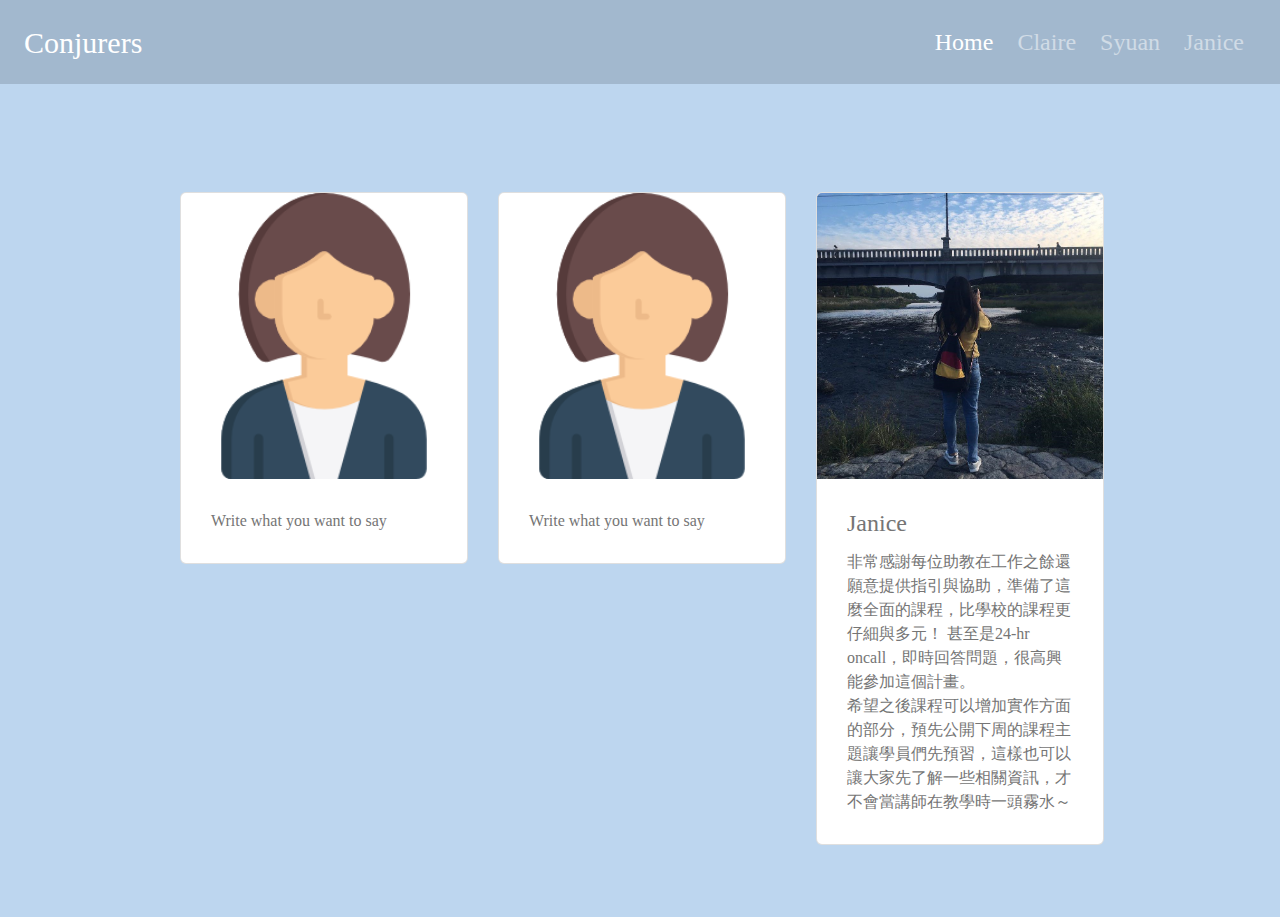
==== index.html @ 70b49727 "Janice" ====
<!doctype html>
<html lang="en">
  <head>
    <meta charset="utf-8">
    <meta name="viewport" content="width=device-width, initial-scale=1, shrink-to-fit=no">
    <meta name="description" content="">
    <meta name="author" content="">

    <title>Conjurers</title>

    <!-- Bootstrap core CSS -->
    <link rel="stylesheet" href="https://maxcdn.bootstrapcdn.com/bootstrap/4.0.0/css/bootstrap.min.css" integrity="sha384-Gn5384xqQ1aoWXA+058RXPxPg6fy4IWvTNh0E263XmFcJlSAwiGgFAW/dAiS6JXm" crossorigin="anonymous">

    <!-- Custom styles for this template -->
    <link href="cover.css" rel="stylesheet">
  </head>

    <!-- Navbar -->
    <nav class="navbar navbar-expand-md navbar-dark fixed-top nav-color">
      <a class="navbar-brand mb-0 h1" href="index.html"> Conjurers </a>
      <button class="navbar-toggler" type="button" data-toggle="collapse" data-target="#navbarsExampleDefault" aria-controls="navbarsExampleDefault" aria-expanded="false" aria-label="Toggle navigation">
        <span class="navbar-toggler-icon"></span>
      </button>

      <div class="collapse navbar-collapse justify-content-end" id="navbarsExampleDefault">
        <ul class="navbar-nav">
          <li class="nav-item active">
            <a class="nav-link" href="index.html">Home <span class="sr-only">(current)</span></a>
          </li>
          <li class="nav-item">
            <a class="nav-link" href="#">Claire</a>
          </li>
          <li class="nav-item">
            <a class="nav-link" href="#">Syuan</a>
          </li>
          <li class="nav-item">
            <a class="nav-link" href="janice.html">Janice</a>
          </li>

        </ul>
      </div>
    </nav>

    <!-- container -->
    <div class="container d-flex justify-content-around m-5">
      <div class="row">
        <div class="col">
          <div class="card" style="width: 12rem;">
            <img class="card-img-top" src="public/woman.png" alt="Card image cap">
            <div class="card-body">
              <p class="card-text">Write what you want to say</p>
            </div>
          </div>
        </div>
        <div class="col">
          <div class="card" style="width: 12rem;">
            <img class="card-img-top" src="public/woman.png" alt="Card image cap">
            <div class="card-body">
              <p class="card-text">Write what you want to say</p>
            </div>
          </div>
          </div>
        <div class="col">
          <div class="card flip-in-hor-bottom" style="width: 12rem;">
            <img class="card-img-top" src="public/person-j.jpg" alt="Card image cap">
            <div class="card-body">
              <h6>Janice</h6>
              <p class="card-text">
                非常感謝每位助教在工作之餘還願意提供指引與協助，準備了這麼全面的課程，比學校的課程更仔細與多元！
                甚至是24-hr oncall，即時回答問題，很高興能參加這個計畫。<br>
                希望之後課程可以增加實作方面的部分，預先公開下周的課程主題讓學員們先預習，這樣也可以讓大家先了解一些相關資訊，才不會當講師在教學時一頭霧水～
              </p>
            </div>
          </div>
        </div>
      </div>
    </div>

    <!-- Bootstrap core JavaScript
    ================================================== -->
    <!-- Placed at the end of the document so the pages load faster -->
    <script src="https://code.jquery.com/jquery-3.2.1.slim.min.js" integrity="sha384-KJ3o2DKtIkvYIK3UENzmM7KCkRr/rE9/Qpg6aAZGJwFDMVNA/GpGFF93hXpG5KkN" crossorigin="anonymous"></script>
    <script src="https://cdnjs.cloudflare.com/ajax/libs/popper.js/1.12.9/umd/popper.min.js" integrity="sha384-ApNbgh9B+Y1QKtv3Rn7W3mgPxhU9K/ScQsAP7hUibX39j7fakFPskvXusvfa0b4Q" crossorigin="anonymous"></script>
    <script src="https://maxcdn.bootstrapcdn.com/bootstrap/4.0.0/js/bootstrap.min.js" integrity="sha384-JZR6Spejh4U02d8jOt6vLEHfe/JQGiRRSQQxSfFWpi1MquVdAyjUar5+76PVCmYl" crossorigin="anonymous"></script>
  </body>
</html>
---- cover.css ----
html{
  font-size:24px;
}

body {
  font-family: "微軟正黑體";
  padding-top: 5rem;
  color: #fff;
  background-color: rgba(189,214,239,1);
}
.nav-color{
  background-color: rgba(162, 184, 206, 1);
}

.content{
  color: #757575; 
}

.card-body{
  color: #757575; 
  font-size: 16px;
}

.alert-light{
  opacity: 0.8;
  z-index: -1;
}

/* ----------------------------------------------
 * Generated by Animista on 2018-4-13 17:30:19
 * w: http://animista.net, t: @cssanimista
 * ---------------------------------------------- */

/**
 * ----------------------------------------
 * animation flip-in-hor-bottom
 * ----------------------------------------
 */
@-webkit-keyframes flip-in-hor-bottom {
  0% {
    -webkit-transform: rotateX(80deg);
            transform: rotateX(80deg);
    opacity: 0;
  }
  100% {
    -webkit-transform: rotateX(0);
            transform: rotateX(0);
    opacity: 1;
  }
}
@keyframes flip-in-hor-bottom {
  0% {
    -webkit-transform: rotateX(80deg);
            transform: rotateX(80deg);
    opacity: 0;
  }
  100% {
    -webkit-transform: rotateX(0);
            transform: rotateX(0);
    opacity: 1;
  }
}

.flip-in-hor-bottom {
  -webkit-animation: flip-in-hor-bottom 0.5s cubic-bezier(0.250, 0.460, 0.450, 0.940) 0.2s both;
          animation: flip-in-hor-bottom 0.5s cubic-bezier(0.250, 0.460, 0.450, 0.940) 0.2s both;
}

/*background-color: rgba(165, 165, 165, 1);*/
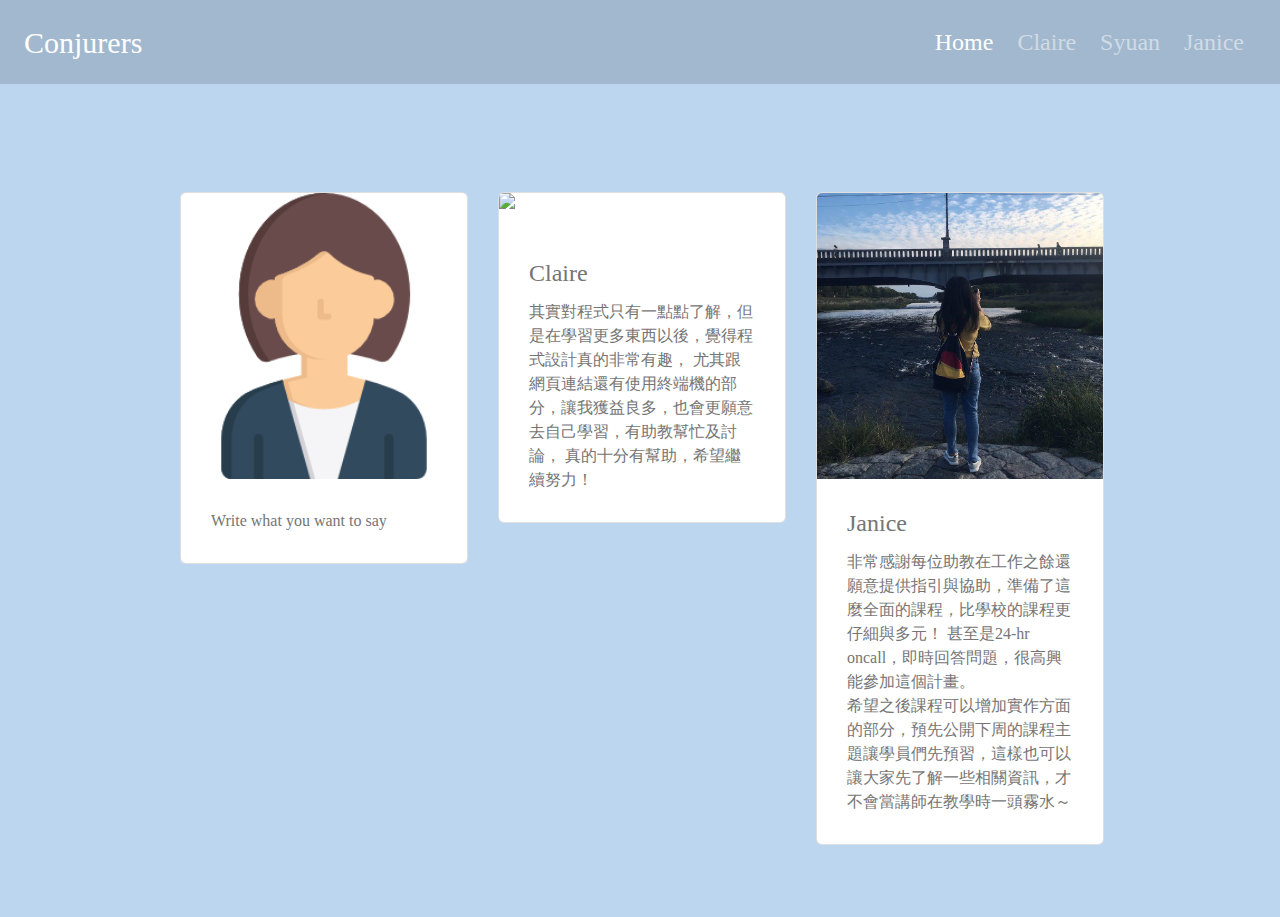
==== commit 576819f8: "Update index.html" ====
--- a/index.html
+++ b/index.html
@@ -55,9 +55,12 @@
         </div>
         <div class="col">
           <div class="card" style="width: 12rem;">
-            <img class="card-img-top" src="public/woman.png" alt="Card image cap">
+            <img class="card-img-top" src="public/claire.png" alt="Card image cap">
             <div class="card-body">
-              <p class="card-text">Write what you want to say</p>
+               <h6>Claire</h6>
+              <p class="card-text">其實對程式只有一點點了解，但是在學習更多東西以後，覺得程式設計真的非常有趣，
+                尤其跟網頁連結還有使用終端機的部分，讓我獲益良多，也會更願意去自己學習，有助教幫忙及討論，
+                真的十分有幫助，希望繼續努力！</p>
             </div>
           </div>
           </div>
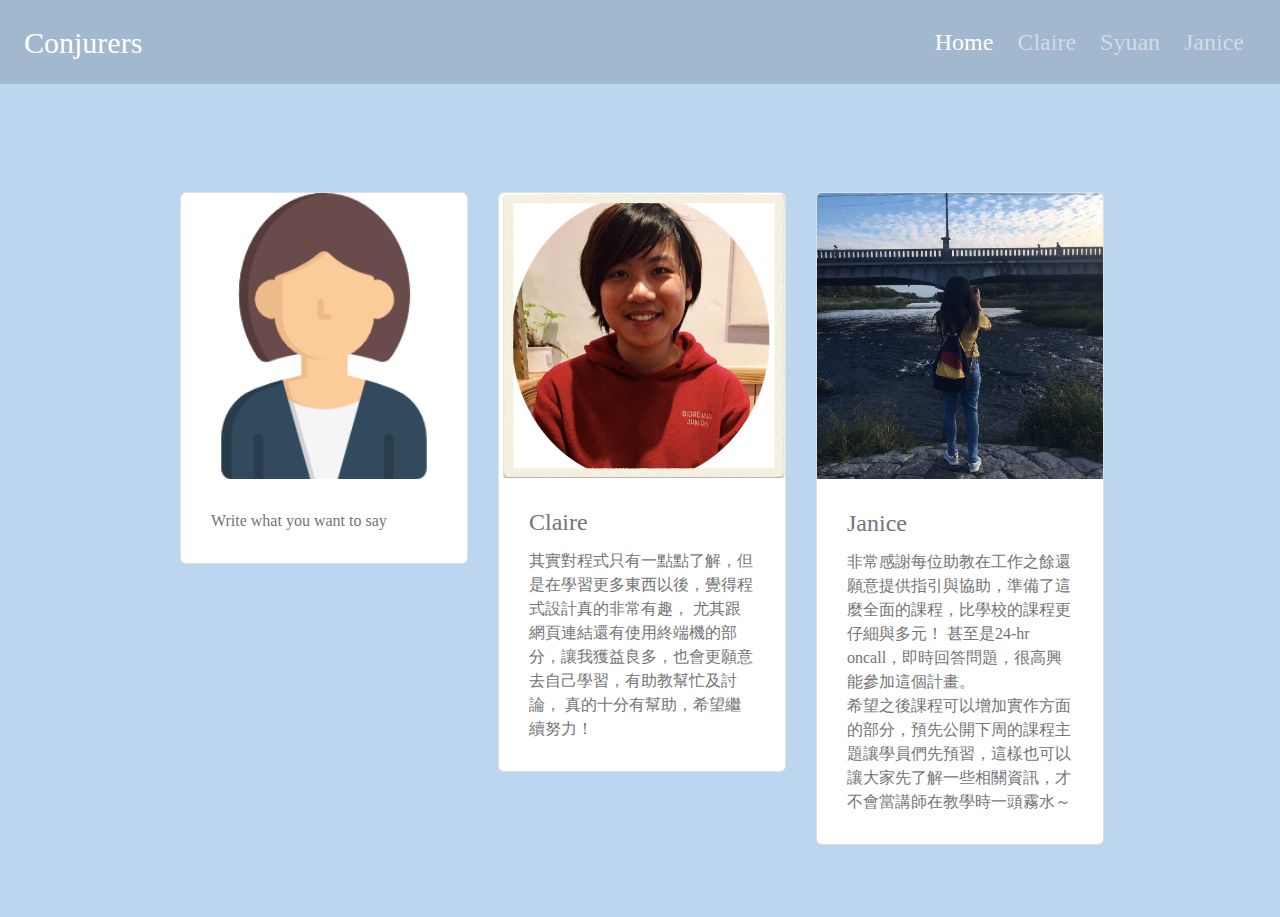
==== commit e5aae738: "Update index.html" ====
--- a/index.html
+++ b/index.html
@@ -29,7 +29,7 @@
             <a class="nav-link" href="index.html">Home <span class="sr-only">(current)</span></a>
           </li>
           <li class="nav-item">
-            <a class="nav-link" href="#">Claire</a>
+            <a class="nav-link" href="claire.html">Claire</a>
           </li>
           <li class="nav-item">
             <a class="nav-link" href="#">Syuan</a>
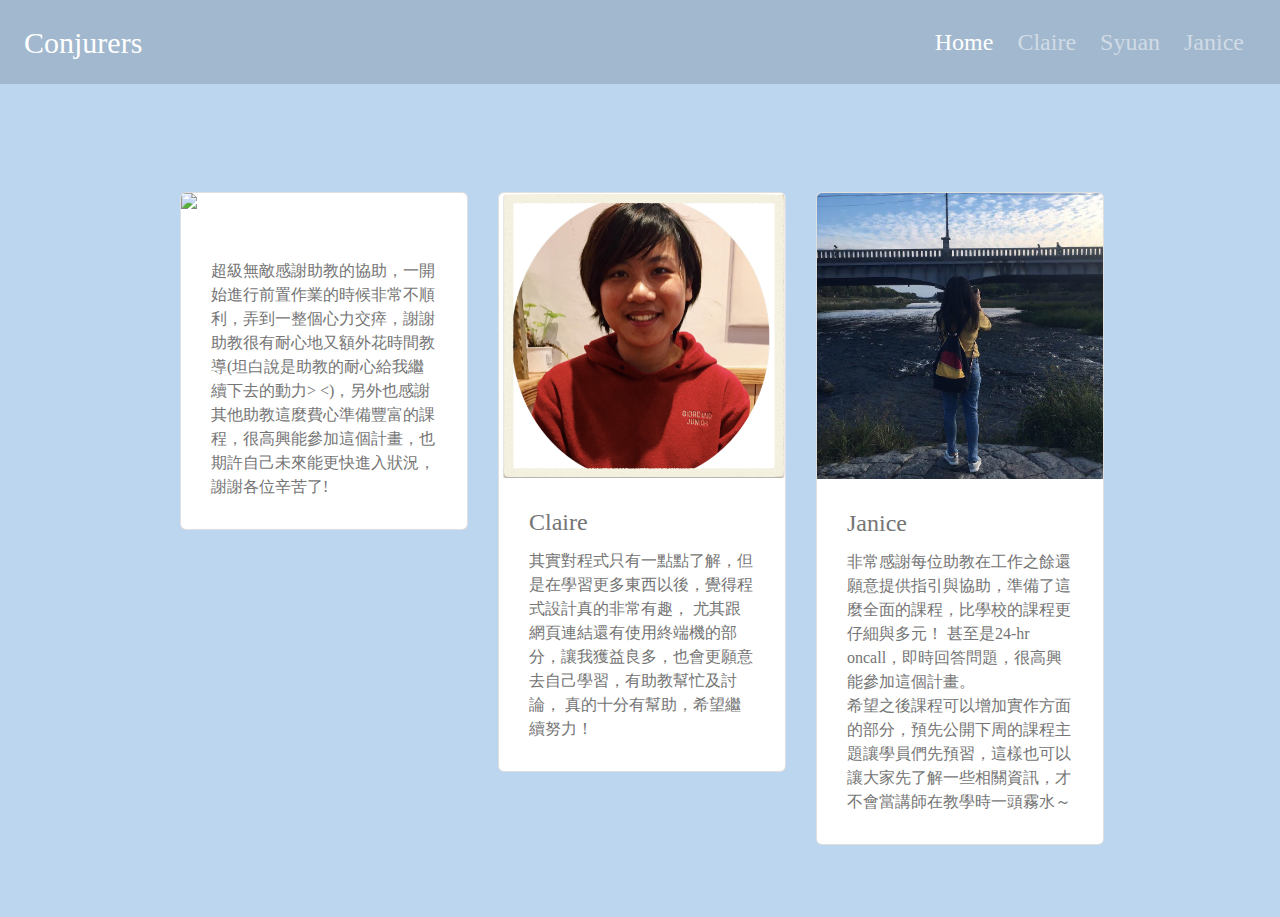
==== commit 68e45e6b: "add Syaun" ====
--- a/index.html
+++ b/index.html
@@ -1,7 +1,7 @@
-
 <!doctype html>
 <html lang="en">
-  <head>
+
+<head>
     <meta charset="utf-8">
     <meta name="viewport" content="width=device-width, initial-scale=1, shrink-to-fit=no">
     <meta name="description" content="">
@@ -14,77 +14,77 @@
 
     <!-- Custom styles for this template -->
     <link href="cover.css" rel="stylesheet">
-  </head>
+</head>
 
-    <!-- Navbar -->
-    <nav class="navbar navbar-expand-md navbar-dark fixed-top nav-color">
-      <a class="navbar-brand mb-0 h1" href="index.html"> Conjurers </a>
-      <button class="navbar-toggler" type="button" data-toggle="collapse" data-target="#navbarsExampleDefault" aria-controls="navbarsExampleDefault" aria-expanded="false" aria-label="Toggle navigation">
+<!-- Navbar -->
+<nav class="navbar navbar-expand-md navbar-dark fixed-top nav-color">
+    <a class="navbar-brand mb-0 h1" href="index.html"> Conjurers </a>
+    <button class="navbar-toggler" type="button" data-toggle="collapse" data-target="#navbarsExampleDefault" aria-controls="navbarsExampleDefault" aria-expanded="false" aria-label="Toggle navigation">
         <span class="navbar-toggler-icon"></span>
       </button>
 
-      <div class="collapse navbar-collapse justify-content-end" id="navbarsExampleDefault">
+    <div class="collapse navbar-collapse justify-content-end" id="navbarsExampleDefault">
         <ul class="navbar-nav">
-          <li class="nav-item active">
-            <a class="nav-link" href="index.html">Home <span class="sr-only">(current)</span></a>
-          </li>
-          <li class="nav-item">
-            <a class="nav-link" href="claire.html">Claire</a>
-          </li>
-          <li class="nav-item">
-            <a class="nav-link" href="#">Syuan</a>
-          </li>
-          <li class="nav-item">
-            <a class="nav-link" href="janice.html">Janice</a>
-          </li>
+            <li class="nav-item active">
+                <a class="nav-link" href="index.html">Home <span class="sr-only">(current)</span></a>
+            </li>
+            <li class="nav-item">
+                <a class="nav-link" href="claire.html">Claire</a>
+            </li>
+            <li class="nav-item">
+                <a class="nav-link" href="Syuan.html">Syuan</a>
+            </li>
+            <li class="nav-item">
+                <a class="nav-link" href="janice.html">Janice</a>
+            </li>
 
         </ul>
-      </div>
-    </nav>
+    </div>
+</nav>
 
-    <!-- container -->
-    <div class="container d-flex justify-content-around m-5">
-      <div class="row">
+<!-- container -->
+<div class="container d-flex justify-content-around m-5">
+    <div class="row">
         <div class="col">
-          <div class="card" style="width: 12rem;">
-            <img class="card-img-top" src="public/woman.png" alt="Card image cap">
-            <div class="card-body">
-              <p class="card-text">Write what you want to say</p>
+            <div class="card flip-in-hor-bottom" style="width: 12rem;">
+                <img class="card-img-top" src="public/Syuan.jpg" alt="Card image cap">
+                <div class="card-body">
+                    <p class="card-text">
+                        超級無敵感謝助教的協助，一開始進行前置作業的時候非常不順利，弄到一整個心力交瘁，謝謝助教很有耐心地又額外花時間教導(坦白說是助教的耐心給我繼續下去的動力>
+                        <)，另外也感謝其他助教這麼費心準備豐富的課程，很高興能參加這個計畫，也期許自己未來能更快進入狀況，謝謝各位辛苦了! </p>
+                </div>
             </div>
-          </div>
         </div>
         <div class="col">
-          <div class="card" style="width: 12rem;">
-            <img class="card-img-top" src="public/claire.png" alt="Card image cap">
-            <div class="card-body">
-               <h6>Claire</h6>
-              <p class="card-text">其實對程式只有一點點了解，但是在學習更多東西以後，覺得程式設計真的非常有趣，
-                尤其跟網頁連結還有使用終端機的部分，讓我獲益良多，也會更願意去自己學習，有助教幫忙及討論，
-                真的十分有幫助，希望繼續努力！</p>
+            <div class="card" style="width: 12rem;">
+                <img class="card-img-top" src="public/claire.png" alt="Card image cap">
+                <div class="card-body">
+                    <h6>Claire</h6>
+                    <p class="card-text">其實對程式只有一點點了解，但是在學習更多東西以後，覺得程式設計真的非常有趣， 尤其跟網頁連結還有使用終端機的部分，讓我獲益良多，也會更願意去自己學習，有助教幫忙及討論， 真的十分有幫助，希望繼續努力！
+                    </p>
+                </div>
             </div>
-          </div>
-          </div>
+        </div>
         <div class="col">
-          <div class="card flip-in-hor-bottom" style="width: 12rem;">
-            <img class="card-img-top" src="public/person-j.jpg" alt="Card image cap">
-            <div class="card-body">
-              <h6>Janice</h6>
-              <p class="card-text">
-                非常感謝每位助教在工作之餘還願意提供指引與協助，準備了這麼全面的課程，比學校的課程更仔細與多元！
-                甚至是24-hr oncall，即時回答問題，很高興能參加這個計畫。<br>
-                希望之後課程可以增加實作方面的部分，預先公開下周的課程主題讓學員們先預習，這樣也可以讓大家先了解一些相關資訊，才不會當講師在教學時一頭霧水～
-              </p>
+            <div class="card flip-in-hor-bottom" style="width: 12rem;">
+                <img class="card-img-top" src="public/person-j.jpg" alt="Card image cap">
+                <div class="card-body">
+                    <h6>Janice</h6>
+                    <p class="card-text">
+                        非常感謝每位助教在工作之餘還願意提供指引與協助，準備了這麼全面的課程，比學校的課程更仔細與多元！ 甚至是24-hr oncall，即時回答問題，很高興能參加這個計畫。<br> 希望之後課程可以增加實作方面的部分，預先公開下周的課程主題讓學員們先預習，這樣也可以讓大家先了解一些相關資訊，才不會當講師在教學時一頭霧水～
+                    </p>
+                </div>
             </div>
-          </div>
         </div>
-      </div>
     </div>
+</div>
 
-    <!-- Bootstrap core JavaScript
+<!-- Bootstrap core JavaScript
     ================================================== -->
-    <!-- Placed at the end of the document so the pages load faster -->
-    <script src="https://code.jquery.com/jquery-3.2.1.slim.min.js" integrity="sha384-KJ3o2DKtIkvYIK3UENzmM7KCkRr/rE9/Qpg6aAZGJwFDMVNA/GpGFF93hXpG5KkN" crossorigin="anonymous"></script>
-    <script src="https://cdnjs.cloudflare.com/ajax/libs/popper.js/1.12.9/umd/popper.min.js" integrity="sha384-ApNbgh9B+Y1QKtv3Rn7W3mgPxhU9K/ScQsAP7hUibX39j7fakFPskvXusvfa0b4Q" crossorigin="anonymous"></script>
-    <script src="https://maxcdn.bootstrapcdn.com/bootstrap/4.0.0/js/bootstrap.min.js" integrity="sha384-JZR6Spejh4U02d8jOt6vLEHfe/JQGiRRSQQxSfFWpi1MquVdAyjUar5+76PVCmYl" crossorigin="anonymous"></script>
-  </body>
-</html>
+<!-- Placed at the end of the document so the pages load faster -->
+<script src="https://code.jquery.com/jquery-3.2.1.slim.min.js" integrity="sha384-KJ3o2DKtIkvYIK3UENzmM7KCkRr/rE9/Qpg6aAZGJwFDMVNA/GpGFF93hXpG5KkN" crossorigin="anonymous"></script>
+<script src="https://cdnjs.cloudflare.com/ajax/libs/popper.js/1.12.9/umd/popper.min.js" integrity="sha384-ApNbgh9B+Y1QKtv3Rn7W3mgPxhU9K/ScQsAP7hUibX39j7fakFPskvXusvfa0b4Q" crossorigin="anonymous"></script>
+<script src="https://maxcdn.bootstrapcdn.com/bootstrap/4.0.0/js/bootstrap.min.js" integrity="sha384-JZR6Spejh4U02d8jOt6vLEHfe/JQGiRRSQQxSfFWpi1MquVdAyjUar5+76PVCmYl" crossorigin="anonymous"></script>
+</body>
+
+</html>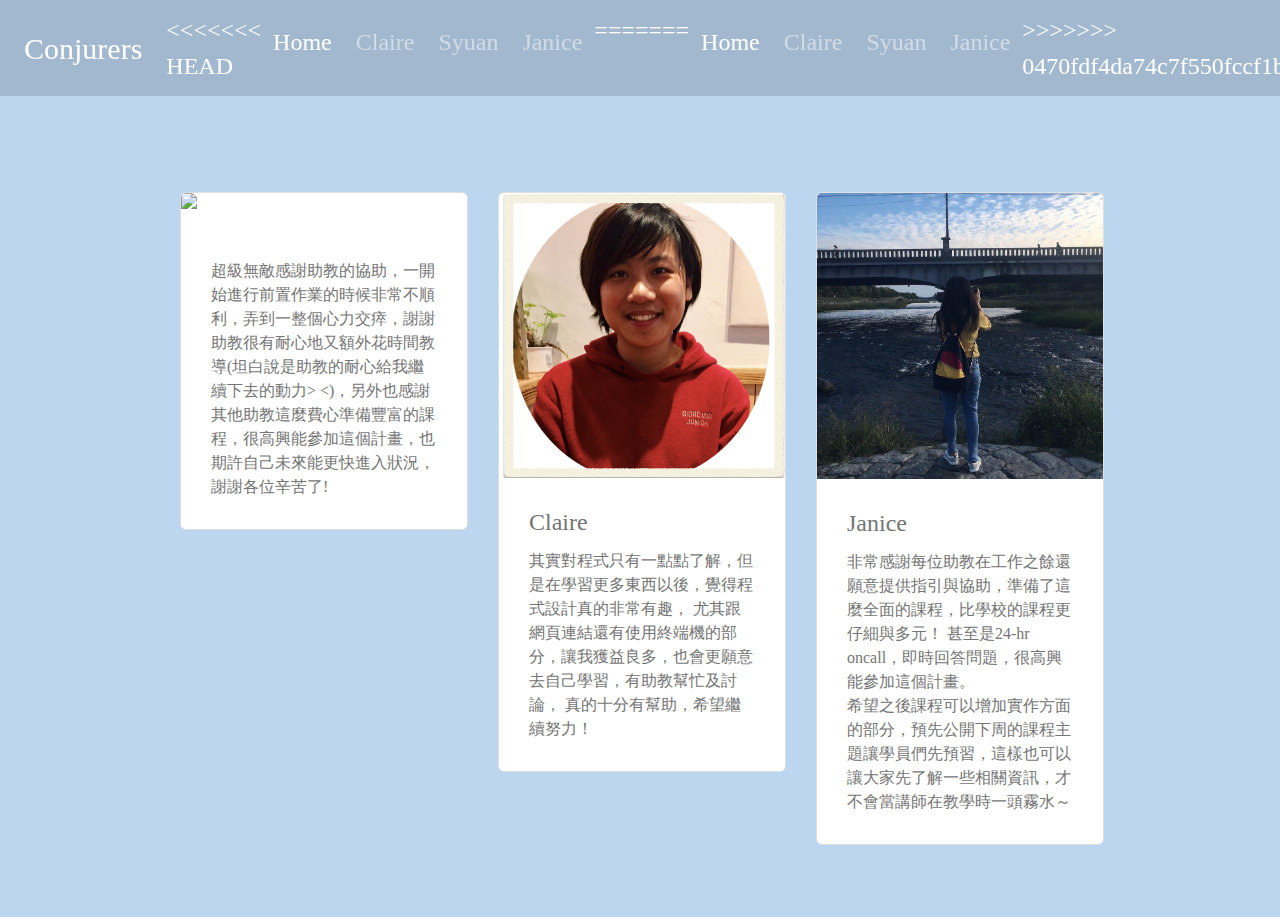
==== commit 5cdece36: "add Syuan" ====
--- a/index.html
+++ b/index.html
@@ -25,6 +25,7 @@
 
     <div class="collapse navbar-collapse justify-content-end" id="navbarsExampleDefault">
         <ul class="navbar-nav">
+<<<<<<< HEAD
             <li class="nav-item active">
                 <a class="nav-link" href="index.html">Home <span class="sr-only">(current)</span></a>
             </li>
@@ -37,6 +38,20 @@
             <li class="nav-item">
                 <a class="nav-link" href="janice.html">Janice</a>
             </li>
+=======
+          <li class="nav-item active">
+            <a class="nav-link" href="index.html">Home <span class="sr-only">(current)</span></a>
+          </li>
+          <li class="nav-item">
+            <a class="nav-link" href="claire.html">Claire</a>
+          </li>
+          <li class="nav-item">
+            <a class="nav-link" href="#">Syuan</a>
+          </li>
+          <li class="nav-item">
+            <a class="nav-link" href="janice.html">Janice</a>
+          </li>
+>>>>>>> 0470fdf4da74c7f550fccf1b7636005b0c129e77
 
         </ul>
     </div>
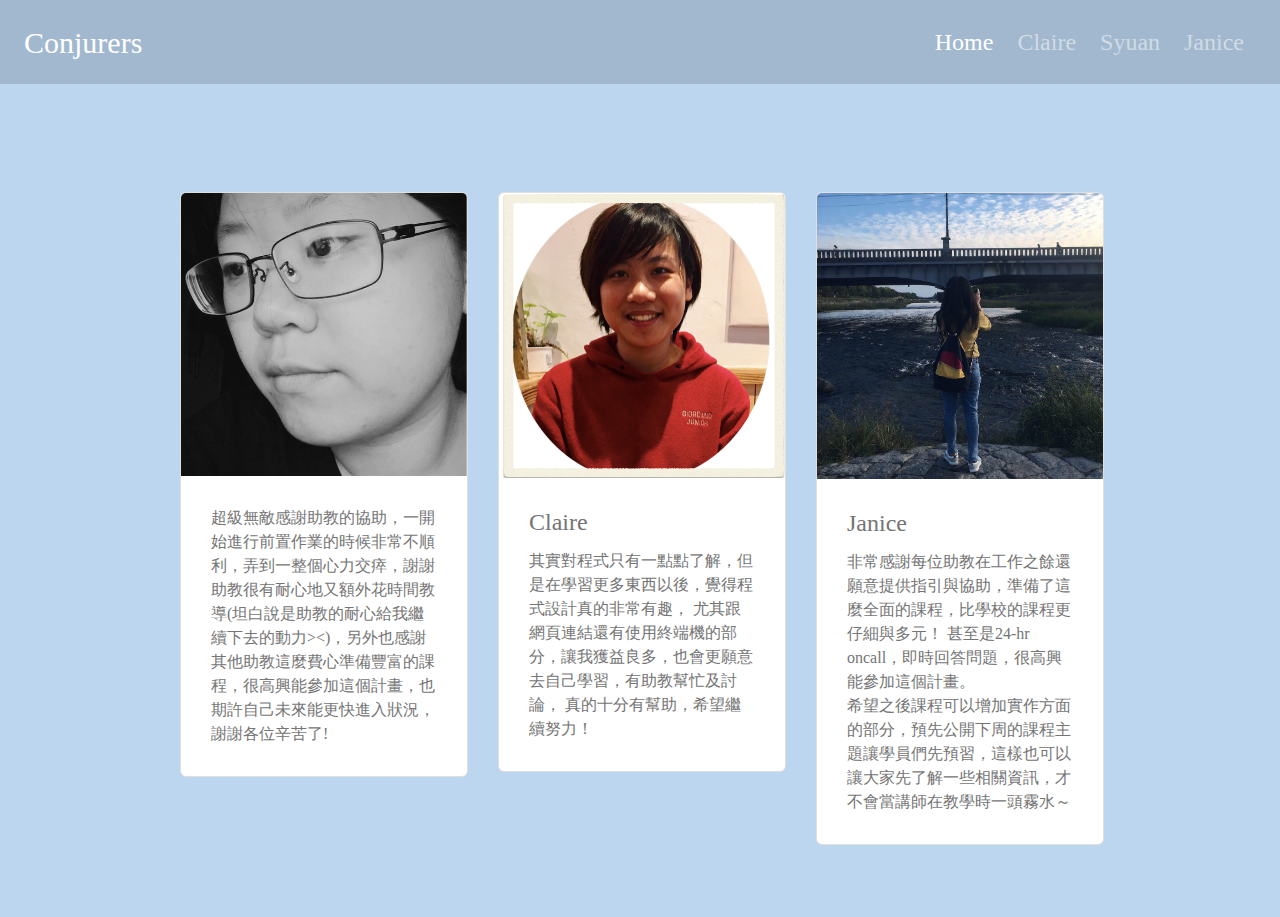
==== commit 613dc39d: "update index.html" ====
--- a/index.html
+++ b/index.html
@@ -25,7 +25,7 @@
 
     <div class="collapse navbar-collapse justify-content-end" id="navbarsExampleDefault">
         <ul class="navbar-nav">
-<<<<<<< HEAD
+
             <li class="nav-item active">
                 <a class="nav-link" href="index.html">Home <span class="sr-only">(current)</span></a>
             </li>
@@ -38,20 +38,6 @@
             <li class="nav-item">
                 <a class="nav-link" href="janice.html">Janice</a>
             </li>
-=======
-          <li class="nav-item active">
-            <a class="nav-link" href="index.html">Home <span class="sr-only">(current)</span></a>
-          </li>
-          <li class="nav-item">
-            <a class="nav-link" href="claire.html">Claire</a>
-          </li>
-          <li class="nav-item">
-            <a class="nav-link" href="#">Syuan</a>
-          </li>
-          <li class="nav-item">
-            <a class="nav-link" href="janice.html">Janice</a>
-          </li>
->>>>>>> 0470fdf4da74c7f550fccf1b7636005b0c129e77
 
         </ul>
     </div>
@@ -65,8 +51,7 @@
                 <img class="card-img-top" src="public/Syuan.jpg" alt="Card image cap">
                 <div class="card-body">
                     <p class="card-text">
-                        超級無敵感謝助教的協助，一開始進行前置作業的時候非常不順利，弄到一整個心力交瘁，謝謝助教很有耐心地又額外花時間教導(坦白說是助教的耐心給我繼續下去的動力>
-                        <)，另外也感謝其他助教這麼費心準備豐富的課程，很高興能參加這個計畫，也期許自己未來能更快進入狀況，謝謝各位辛苦了! </p>
+                        超級無敵感謝助教的協助，一開始進行前置作業的時候非常不順利，弄到一整個心力交瘁，謝謝助教很有耐心地又額外花時間教導(坦白說是助教的耐心給我繼續下去的動力><)，另外也感謝其他助教這麼費心準備豐富的課程，很高興能參加這個計畫，也期許自己未來能更快進入狀況，謝謝各位辛苦了! </p>
                 </div>
             </div>
         </div>
